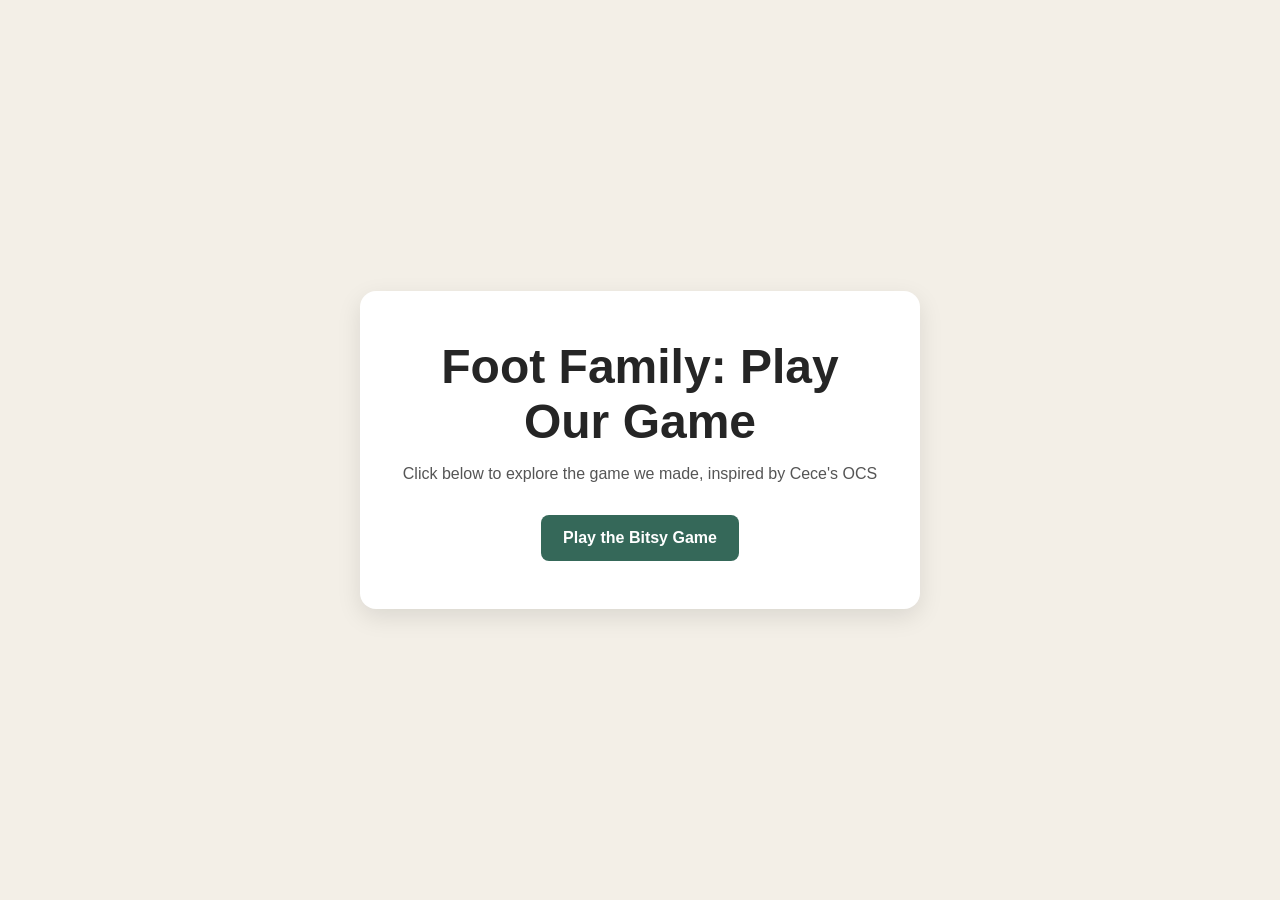
==== index.html @ e5031808 "index time" ====
<!DOCTYPE html>
<html lang="en">
<head>
  <meta charset="UTF-8">
  <meta name="viewport" content="width=device-width, initial-scale=1.0">
  <title>Bitsy Game</title>
  <link rel="stylesheet" href="artg40.css">
</head>
<body>
  <main>
    <h1> Foot Family: Play Our Game</h1>
    <p>Click below to explore the game we made, inspired by Cece's OCS</p>
    <a href="../ART101/bitsygame.html">Play the Bitsy Game</a>
  </main>
</body>
</html>
---- artg40.css ----
* {
  box-sizing: border-box;
}

body {
  min-height: 100vh;
  margin: 0;
  display: grid;
  place-items: center;
  padding: 24px;
  background: #f3efe7;
  color: #252525;
  font-family: Arial, sans-serif;
}

main {
  width: min(100%, 560px);
  padding: 48px 32px;
  text-align: center;
  background: #fff;
  border-radius: 16px;
  box-shadow: 0 8px 24px rgb(0 0 0 / 10%);
}

h1 {
  margin: 0 0 12px;
  font-size: clamp(2rem, 6vw, 3rem);
}

p {
  margin: 0 0 28px;
  color: #555;
  line-height: 1.6;
}

a {
  display: inline-block;
  padding: 14px 22px;
  border-radius: 8px;
  background: #356859;
  color: #fff;
  font-weight: bold;
  text-decoration: none;
  transition: background-color 0.2s ease, transform 0.2s ease;
}

a:hover {
  background: #244b3f;
  transform: translateY(-2px);
}

a:focus-visible {
  outline: 3px solid #e3a72f;
  outline-offset: 4px;
}
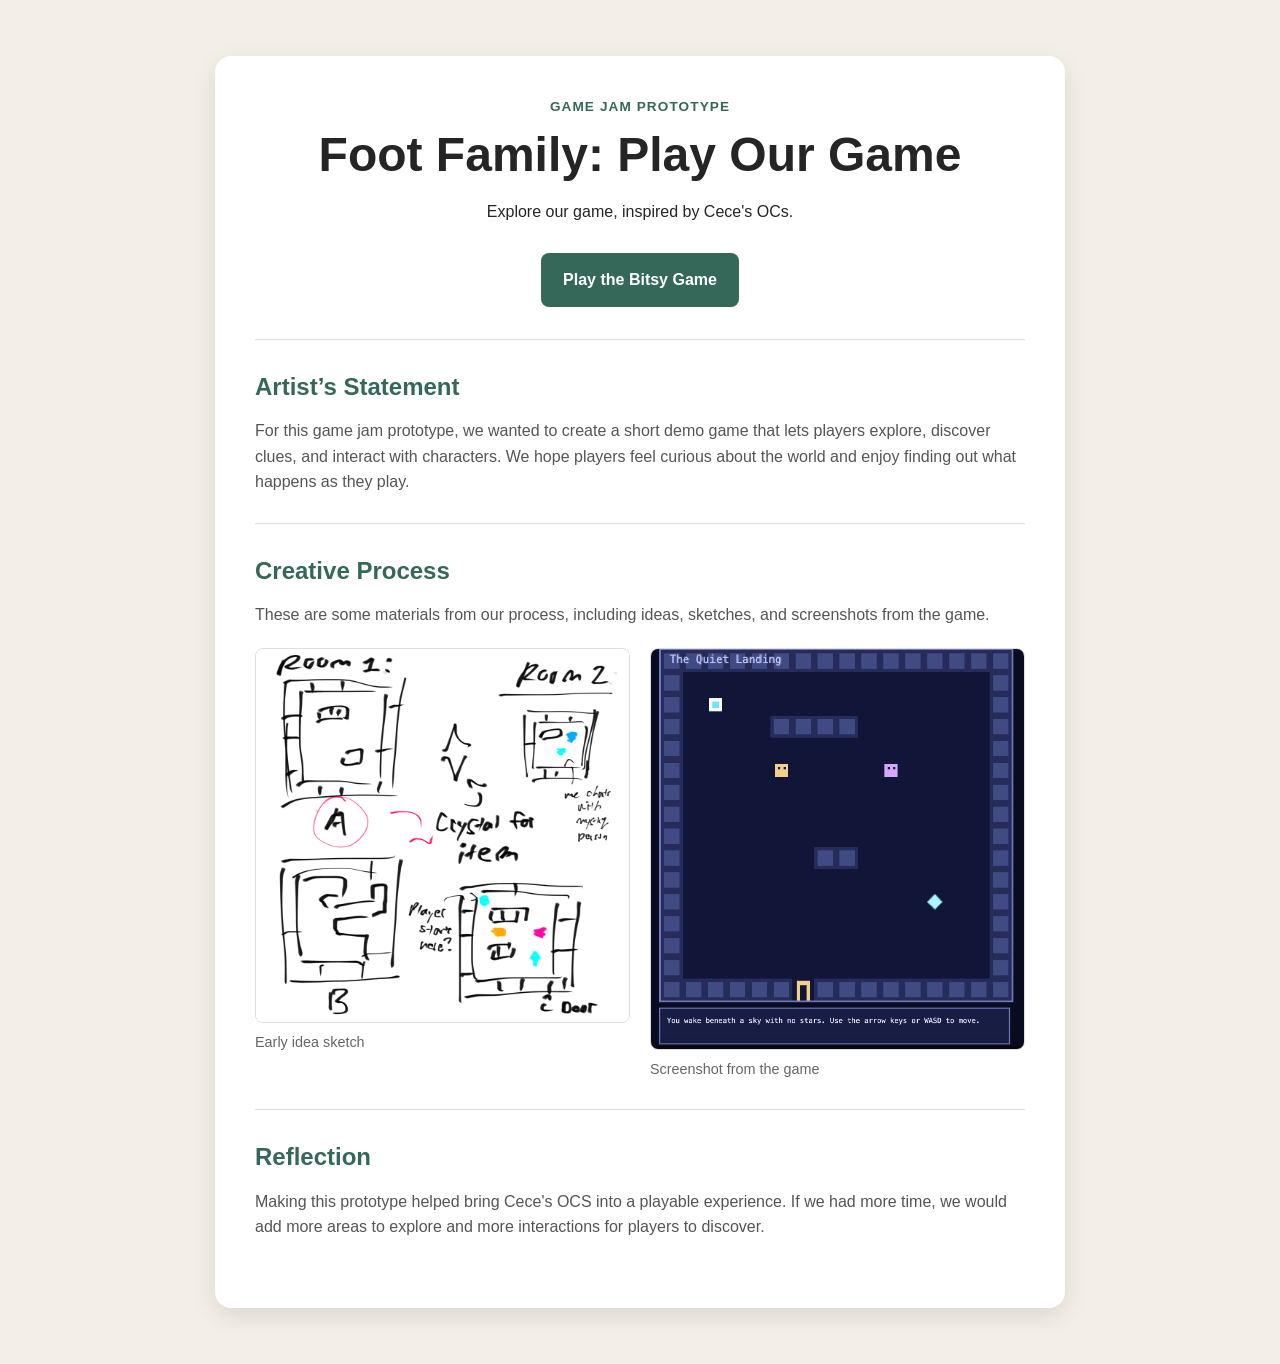
==== commit 8e21acdb: "Update01" ====
--- a/index.html
+++ b/index.html
@@ -3,14 +3,61 @@
 <head>
   <meta charset="UTF-8">
   <meta name="viewport" content="width=device-width, initial-scale=1.0">
-  <title>Bitsy Game</title>
+  <title>Foot Family: Bitsy Game</title>
   <link rel="stylesheet" href="artg40.css">
 </head>
+
 <body>
   <main>
-    <h1> Foot Family: Play Our Game</h1>
-    <p>Click below to explore the game we made, inspired by Cece's OCS</p>
-    <a href="../ART101/bitsygame.html">Play the Bitsy Game</a>
+    <header>
+      <p class="eyebrow">Game Jam Prototype</p>
+      <h1>Foot Family: Play Our Game</h1>
+      <p>
+        Explore our game, inspired by Cece's OCs.
+      </p>
+      <a class="play-link" href="../ART101/bitsygame.html">
+        Play the Bitsy Game
+      </a>
+    </header>
+
+    <section>
+      <h2>Artist’s Statement</h2>
+      <p>
+        For this game jam prototype, we wanted to create a short demo game
+        that lets players explore, discover clues, and interact
+        with characters. We hope players feel curious about the world and
+        enjoy finding out what happens as they play.
+      </p>
+    </section>
+
+    <section>
+      <h2>Creative Process</h2>
+      <p>
+        These are some materials from our process, including ideas,
+        sketches, and screenshots from the game.
+      </p>
+
+      <div class="process-gallery">
+        <figure>
+          <img src="sketch.png" alt="Early sketch of the game idea">
+          <figcaption>Early idea sketch</figcaption>
+        </figure>
+
+        <figure>
+          <img src="game.png" alt="Screenshot of the game">
+          <figcaption>Screenshot from the game</figcaption>
+        </figure>
+      </div>
+    </section>
+
+    <section>
+      <h2>Reflection</h2>
+      <p>
+        Making this prototype helped bring Cece's OCS into a playable
+        experience. If we had more time, we would add more areas to explore
+        and more interactions for players to discover.
+      </p>
+    </section>
   </main>
 </body>
 </html>
--- a/artg40.css
+++ b/artg40.css
@@ -5,36 +5,65 @@
 body {
   min-height: 100vh;
   margin: 0;
-  display: grid;
-  place-items: center;
   padding: 24px;
   background: #f3efe7;
   color: #252525;
   font-family: Arial, sans-serif;
+  line-height: 1.6;
 }
 
 main {
-  width: min(100%, 560px);
-  padding: 48px 32px;
-  text-align: center;
+  width: min(100%, 850px);
+  margin: 32px auto;
+  padding: 40px;
   background: #fff;
   border-radius: 16px;
   box-shadow: 0 8px 24px rgb(0 0 0 / 10%);
 }
 
+header {
+  padding-bottom: 32px;
+  text-align: center;
+  border-bottom: 1px solid #ddd;
+}
+
+.eyebrow {
+  margin: 0 0 8px;
+  color: #356859;
+  font-size: 0.85rem;
+  font-weight: bold;
+  letter-spacing: 0.08em;
+  text-transform: uppercase;
+}
+
 h1 {
   margin: 0 0 12px;
   font-size: clamp(2rem, 6vw, 3rem);
+  line-height: 1.2;
 }
 
-p {
-  margin: 0 0 28px;
-  color: #555;
-  line-height: 1.6;
+h2 {
+  margin: 0 0 12px;
+  color: #356859;
 }
 
-a {
+section {
+  padding: 28px 0;
+  border-bottom: 1px solid #ddd;
+}
+
+section:last-child {
+  border-bottom: 0;
+}
+
+section p {
+  margin: 0;
+  color: #555;
+}
+
+.play-link {
   display: inline-block;
+  margin-top: 12px;
   padding: 14px 22px;
   border-radius: 8px;
   background: #356859;
@@ -44,7 +73,7 @@
   transition: background-color 0.2s ease, transform 0.2s ease;
 }
 
-a:hover {
+.play-link:hover {
   background: #244b3f;
   transform: translateY(-2px);
 }
@@ -53,3 +82,34 @@
   outline: 3px solid #e3a72f;
   outline-offset: 4px;
 }
+
+.process-gallery {
+  display: grid;
+  grid-template-columns: repeat(auto-fit, minmax(220px, 1fr));
+  gap: 20px;
+  margin-top: 20px;
+}
+
+figure {
+  margin: 0;
+}
+
+figure img {
+  display: block;
+  width: 100%;
+  height: auto;
+  border: 1px solid #ddd;
+  border-radius: 8px;
+}
+
+figcaption {
+  margin-top: 8px;
+  color: #666;
+  font-size: 0.9rem;
+}
+
+@media (max-width: 600px) {
+  main {
+    padding: 24px;
+  }
+}
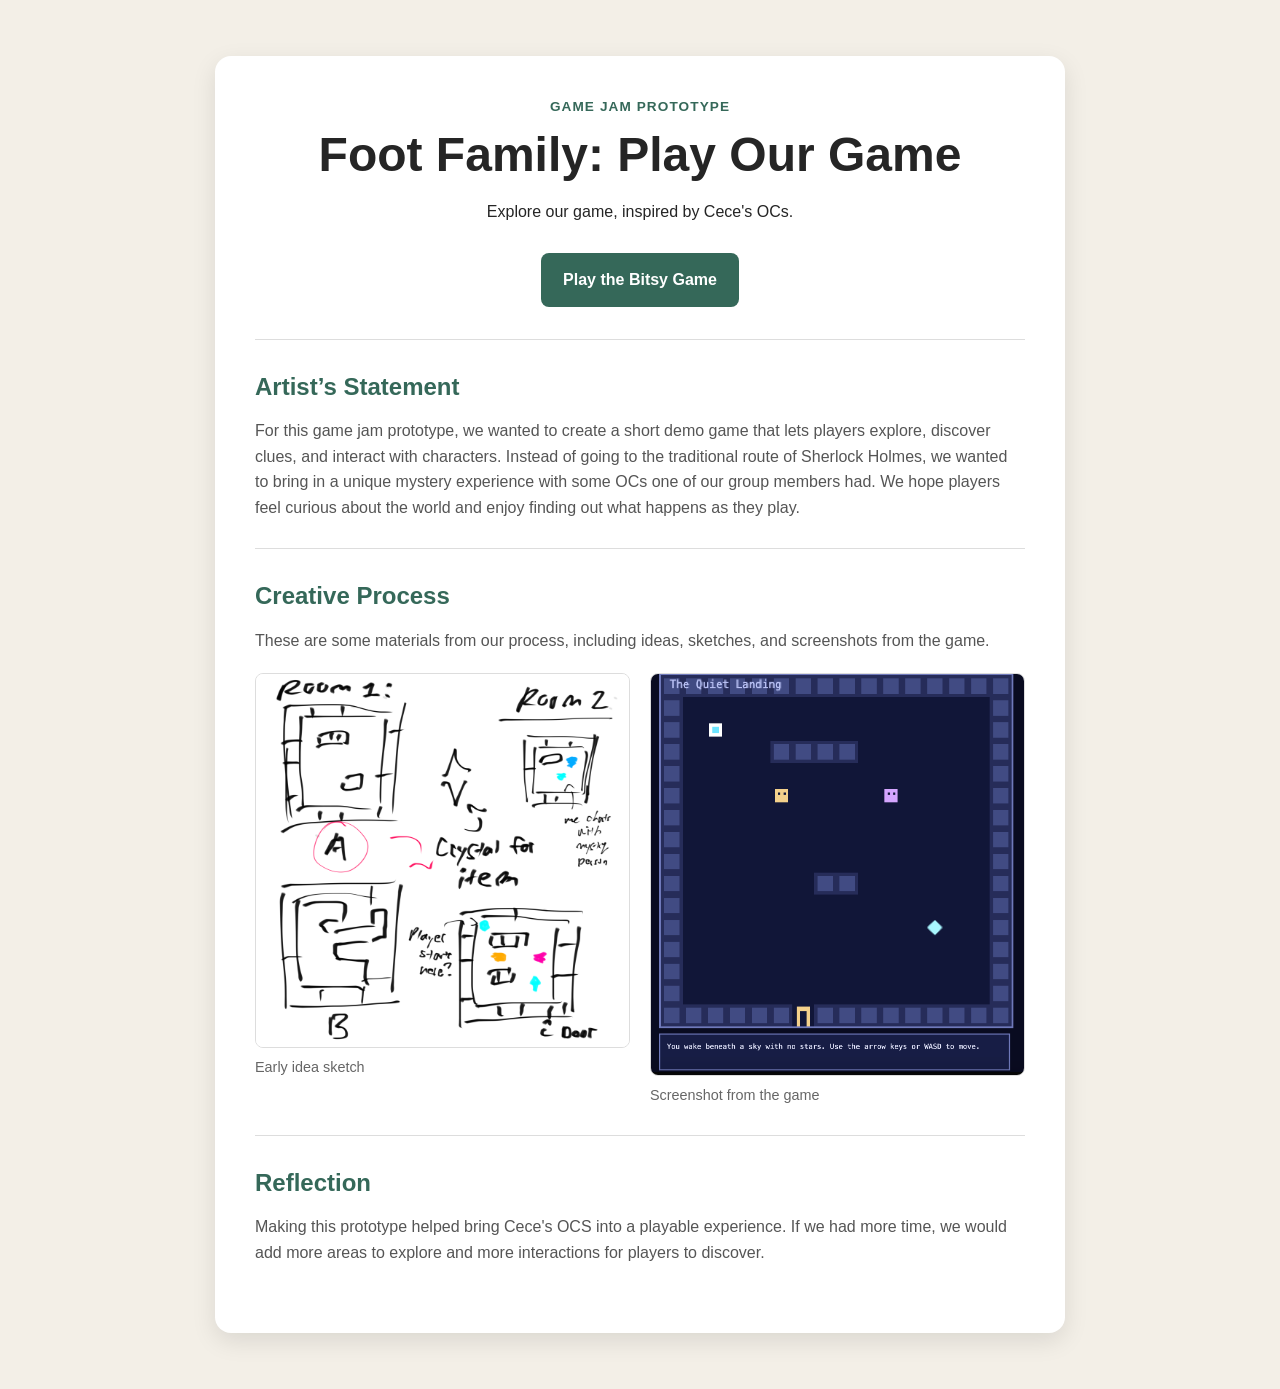
==== commit e3f56292: "Update index.html" ====
--- a/index.html
+++ b/index.html
@@ -25,7 +25,7 @@
       <p>
         For this game jam prototype, we wanted to create a short demo game
         that lets players explore, discover clues, and interact
-        with characters. We hope players feel curious about the world and
+        with characters. Instead of going to the traditional route of Sherlock Holmes, we wanted to bring in a unique mystery experience with some OCs one of our group members had. We hope players feel curious about the world and
         enjoy finding out what happens as they play.
       </p>
     </section>
